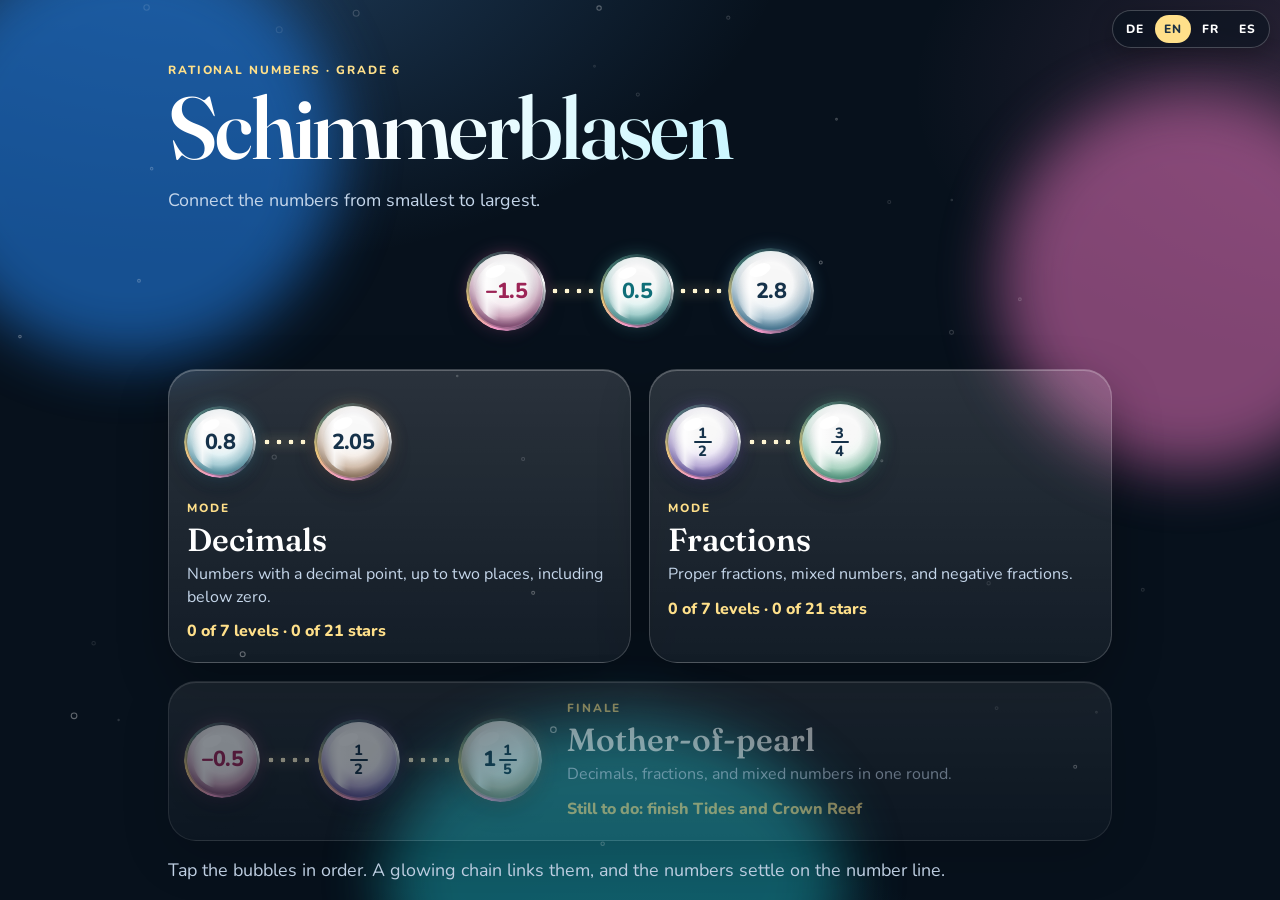
==== index.html @ 58dea44d "Stelle Schimmerblasen mehrsprachig bereit. Deutsch bleibt die Ausgangssprache. Englisch, Französisch" ====
<!DOCTYPE html>
<html lang="de">
<head>
  <meta charset="utf-8">
  <meta name="viewport" content="width=device-width, initial-scale=1">
  <title>Schimmerblasen</title>
  <meta name="description" content="Rationale Zahlen von klein nach groß verbinden. Dezimalzahlen und Brüche, Klasse 6.">
  <link rel="icon" href="data:image/svg+xml,%3Csvg xmlns='http://www.w3.org/2000/svg' viewBox='0 0 32 32'%3E%3Ccircle cx='16' cy='16' r='12' fill='%23e8f7ff' stroke='%23f4c7e4' stroke-width='2'/%3E%3C/svg%3E">
  <link rel="preconnect" href="https://fonts.googleapis.com">
  <link rel="preconnect" href="https://fonts.gstatic.com" crossorigin>
  <link href="https://fonts.googleapis.com/css2?family=Fraunces:opsz,wght@9..144,560;9..144,640&family=Nunito:wght@600;700;800&display=swap" rel="stylesheet">
  <link rel="stylesheet" href="styles.css">
</head>
<body>
  <div class="sky" aria-hidden="true">
    <div class="orb o1"></div>
    <div class="orb o2"></div>
    <div class="orb o3"></div>
  </div>
  <canvas id="motes" aria-hidden="true"></canvas>
  <nav class="langs" id="langs" aria-label="Sprache">
    <button type="button" data-lang="de" lang="de" aria-pressed="true">DE</button>
    <button type="button" data-lang="en" lang="en" aria-pressed="false">EN</button>
    <button type="button" data-lang="fr" lang="fr" aria-pressed="false">FR</button>
    <button type="button" data-lang="es" lang="es" aria-pressed="false">ES</button>
  </nav>

  <section class="screen" id="home" data-screen="home">
    <div class="home-wrap">
      <p class="eyebrow" data-i18n="eyebrow">Rationale Zahlen · Klasse 6</p>
      <h1>Schimmerblasen</h1>
      <p class="lead" data-i18n="lead">Verbinde die Zahlen von der kleinsten zur größten.</p>
      <div class="demo" aria-hidden="true">
        <div class="bubble deco is-neg" style="--size:74px;--hue:330;--sheen-delay:-.4s;--spin-dur:8s">
          <span class="sheen"></span>
          <span class="face"><span class="deci" data-deci="-1.5">−1,5</span></span>
        </div>
        <div class="demo-link"></div>
        <div class="bubble deco is-zero" style="--size:68px;--hue:174;--sheen-delay:-2.2s;--spin-dur:6.5s">
          <span class="sheen"></span>
          <span class="face"><span class="deci" data-deci="0.5">0,5</span></span>
        </div>
        <div class="demo-link"></div>
        <div class="bubble deco" style="--size:80px;--hue:200;--sheen-delay:-3.4s;--spin-dur:9s">
          <span class="sheen"></span>
          <span class="face"><span class="deci" data-deci="2.8">2,8</span></span>
        </div>
      </div>
      <div class="modes">
        <button class="mode-card" type="button" id="open-dezi">
          <span class="card-row" aria-hidden="true">
            <span class="bubble deco" style="--size:66px;--hue:190;--sheen-delay:-1s">
              <span class="sheen"></span>
              <span class="face"><span class="deci" data-deci="0.8">0,8</span></span>
            </span>
            <span class="demo-link"></span>
            <span class="bubble deco" style="--size:72px;--hue:28;--sheen-delay:-2.5s">
              <span class="sheen"></span>
              <span class="face"><span class="deci" data-deci="2.05">2,05</span></span>
            </span>
          </span>
          <span class="kicker" data-i18n="kickerMode">Modus</span>
          <span class="card-title" data-i18n="cardDeziTitle">Dezimalzahlen</span>
          <span class="card-lead" data-i18n="cardDeziLead">Zahlen mit Komma, bis zu zwei Stellen, auch unter null.</span>
          <span class="card-meta" id="meta-dezi"></span>
        </button>
        <button class="mode-card" type="button" id="open-bruch">
          <span class="card-row" aria-hidden="true">
            <span class="bubble deco" style="--size:70px;--hue:262;--sheen-delay:-.8s">
              <span class="sheen"></span>
              <span class="face"><span class="stack"><span class="num">1</span><span class="bar"></span><span class="den">2</span></span></span>
            </span>
            <span class="demo-link"></span>
            <span class="bubble deco" style="--size:76px;--hue:150;--sheen-delay:-2s">
              <span class="sheen"></span>
              <span class="face"><span class="stack"><span class="num">3</span><span class="bar"></span><span class="den">4</span></span></span>
            </span>
          </span>
          <span class="kicker" data-i18n="kickerMode">Modus</span>
          <span class="card-title" data-i18n="cardBruchTitle">Brüche</span>
          <span class="card-lead" data-i18n="cardBruchLead">Echte Brüche, gemischte Zahlen und negative Brüche.</span>
          <span class="card-meta" id="meta-bruch"></span>
        </button>
        <button class="mode-card finale" type="button" id="open-misch">
          <span class="card-row" aria-hidden="true">
            <span class="bubble deco is-neg" style="--size:70px;--hue:330;--sheen-delay:-.6s">
              <span class="sheen"></span>
              <span class="face"><span class="deci" data-deci="-0.5">−0,5</span></span>
            </span>
            <span class="demo-link"></span>
            <span class="bubble deco" style="--size:76px;--hue:262;--sheen-delay:-1.8s">
              <span class="sheen"></span>
              <span class="face"><span class="stack"><span class="num">1</span><span class="bar"></span><span class="den">2</span></span></span>
            </span>
            <span class="demo-link"></span>
            <span class="bubble deco" style="--size:78px;--hue:28;--sheen-delay:-2.6s">
              <span class="sheen"></span>
              <span class="face"><span class="whole">1</span><span class="stack"><span class="num">1</span><span class="bar"></span><span class="den">5</span></span></span>
            </span>
          </span>
          <span class="kicker" data-i18n="kickerFinale">Abschluss</span>
          <span class="card-title" data-i18n="cardMischTitle">Perlmutt</span>
          <span class="card-lead" data-i18n="cardMischLead">Dezimalzahlen, Brüche und gemischte Zahlen in einer Runde.</span>
          <span class="card-meta" id="meta-misch"></span>
        </button>
      </div>
      <p class="how" data-i18n="how">Tippe die Blasen der Reihe nach an. Eine Leuchtkette verbindet sie, und die Zahlen setzen sich auf den Zahlenstrahl.</p>
      <button class="textbtn" type="button" id="reset" data-i18n="reset">Fortschritt löschen</button>
    </div>
  </section>

  <section class="screen" id="levels" data-screen="levels" hidden>
    <div class="levels-wrap">
      <div class="top">
        <button class="hudbtn" type="button" id="back-home" data-i18n="backHome">Start</button>
        <div class="grow">
          <p class="kicker" id="levels-kicker"></p>
          <h1 id="levels-title"></h1>
          <p class="lead" id="levels-lead"></p>
        </div>
      </div>
      <p class="fine" data-i18n="fine">Jeder Fehler und jede Hilfe kostet einen Stern. Drei Sterne gibt es ohne Fehler und ohne Hilfe.</p>
      <div class="level-list" id="level-list"></div>
    </div>
  </section>

  <section class="screen" id="play" data-screen="play" hidden>
    <header class="top">
      <button class="hudbtn" type="button" id="back-levels" data-i18n="backLevels">Level</button>
      <div class="grow">
        <p class="kicker" id="play-kicker"></p>
        <h1 id="play-title"></h1>
      </div>
      <div class="hud-right">
        <div id="live-stars" class="stars" role="img"></div>
        <button class="hudbtn" type="button" id="sound"></button>
      </div>
    </header>
    <p class="goal" id="goal"></p>
    <div class="stage" id="stage">
      <svg id="links" aria-hidden="true">
        <defs>
          <filter id="pearlglow" x="-40%" y="-40%" width="180%" height="180%">
            <feGaussianBlur stdDeviation="1.5" result="b"></feGaussianBlur>
            <feMerge>
              <feMergeNode in="b"></feMergeNode>
              <feMergeNode in="SourceGraphic"></feMergeNode>
            </feMerge>
          </filter>
        </defs>
      </svg>
      <div id="bubbles"></div>
    </div>
    <div class="nline" id="nline" aria-hidden="true"></div>
    <div class="play-bottom">
      <p id="feedback" aria-live="polite"></p>
      <div class="actions">
        <button class="hudbtn" type="button" id="rule" data-i18n="rule">Merksatz</button>
        <button class="hudbtn" type="button" id="hint" data-i18n="hint" title="Hebt die nächste Blase hervor. Kostet einen Stern.">Hilfe</button>
      </div>
    </div>
  </section>

  <dialog id="done">
    <div class="done-card">
      <p class="kicker" id="done-kicker"></p>
      <h2 id="done-title"></h2>
      <div id="done-stars" class="stars big" role="img"></div>
      <p id="done-stats"></p>
      <p id="done-note"></p>
      <p class="fine" id="done-seq-label" data-i18n="seqLabel">Von klein nach groß</p>
      <div id="done-seq" class="seq" aria-hidden="true"></div>
      <p id="done-order" class="sr"></p>
      <div class="done-actions">
        <button class="ghost" type="button" id="done-replay" data-i18n="replay">Nochmal</button>
        <button class="primary" type="button" id="done-next" data-i18n="next">Nächstes Level</button>
        <button class="ghost" type="button" id="done-list" data-i18n="toList">Zur Übersicht</button>
      </div>
    </div>
  </dialog>

  <noscript><p>Zum Spielen muss JavaScript an sein. JavaScript needs to be on to play. JavaScript doit être activé pour jouer. Para jugar, JavaScript tiene que estar activado.</p></noscript>
  <script src="i18n.js"></script>
  <script src="logic.js"></script>
  <script src="app.js"></script>
</body>
</html>
---- styles.css ----
:root {
  --ink: #f4f8ff;
  --muted: #c5d6ea;
  --gold: #ffe08a;
  --deep: #07111c;
  --font: "Nunito", "Segoe UI", sans-serif;
  --display: "Fraunces", "Palatino Linotype", Palatino, Georgia, serif;
  color-scheme: dark;
}

* { box-sizing: border-box; }

html, body { height: 100%; }

body {
  margin: 0;
  font-family: var(--font);
  color: var(--ink);
  background:
    radial-gradient(1000px 600px at 15% -10%, rgba(80, 150, 220, .35), transparent 60%),
    radial-gradient(900px 520px at 110% 10%, rgba(210, 120, 180, .22), transparent 55%),
    radial-gradient(800px 500px at 50% 120%, rgba(40, 120, 140, .28), transparent 50%),
    var(--deep);
  overflow: hidden;
}

button { font: inherit; cursor: pointer; }
button:disabled { cursor: default; }

:focus-visible {
  outline: 2px solid var(--gold);
  outline-offset: 3px;
}

#motes, .sky { position: fixed; inset: 0; pointer-events: none; }
#motes { z-index: 0; }
.sky { z-index: 0; overflow: hidden; }

.orb {
  position: absolute;
  border-radius: 50%;
  filter: blur(30px);
  opacity: .7;
  animation: drift 32s ease-in-out infinite;
}
.o1 { width: 420px; height: 420px; left: -80px; top: -60px; background: #1d6cc4; }
.o2 { width: 380px; height: 380px; right: -100px; top: 10%; background: #b45c98; animation-delay: -10s; }
.o3 { width: 460px; height: 320px; left: 30%; bottom: -140px; background: #147a86; animation-delay: -18s; }

@keyframes drift {
  0%, 100% { transform: translate(0, 0) scale(1); }
  50% { transform: translate(24px, 18px) scale(1.06); }
}

.screen { position: relative; z-index: 1; height: 100dvh; overflow-x: hidden; overflow-y: auto; }
.screen[hidden] { display: none !important; }

.home-wrap, .levels-wrap {
  width: auto;
  max-width: 980px;
  margin: 0 auto;
  padding: 62px 18px 48px;
}

.eyebrow, .kicker {
  margin: 0;
  letter-spacing: .16em;
  text-transform: uppercase;
  font-size: .74rem;
  font-weight: 800;
  color: var(--gold);
}

h1 {
  margin: 8px 0 0;
  font-family: var(--display);
  font-weight: 560;
  font-size: clamp(3rem, 8vw, 5.5rem);
  max-width: 100%;
  letter-spacing: -0.03em;
  line-height: .95;
  background: linear-gradient(100deg, #fff 10%, #c8f6ff 35%, #ffe6a6 55%, #ffc4e4 78%, #fff 95%);
  background-size: 180% 100%;
  -webkit-background-clip: text;
  background-clip: text;
  color: transparent;
  animation: titleShift 10s ease-in-out infinite;
}

@keyframes titleShift {
  0%, 100% { background-position: 0% 50%; }
  50% { background-position: 100% 50%; }
}

.lead, .how, .fine {
  color: var(--muted);
  font-size: 1.12rem;
  line-height: 1.45;
}

.lead { max-width: 36rem; }

.demo {
  display: flex;
  align-items: center;
  justify-content: center;
  gap: 6px;
  min-height: 120px;
  margin: 8px 0 18px;
}

.demo-link {
  width: 48px;
  height: 10px;
  background: radial-gradient(circle, #fff6d2 2.2px, transparent 2.6px) left center / 12px 10px repeat-x;
  filter: drop-shadow(0 0 6px rgba(255, 220, 150, .8));
}

.modes {
  display: grid;
  grid-template-columns: 1fr 1fr;
  gap: 18px;
  margin-top: 8px;
}

.mode-card {
  text-align: left;
  color: white;
  border-radius: 28px;
  padding: 18px 18px 20px;
  background: linear-gradient(180deg, rgba(255,255,255,.14), rgba(255,255,255,.05));
  border: 1px solid rgba(255,255,255,.18);
  box-shadow: 0 18px 50px rgba(0,0,0,.28), inset 0 1px 0 rgba(255,255,255,.25);
  display: flex;
  flex-direction: column;
  gap: 4px;
  transition: transform .2s ease, border-color .2s ease;
}
.mode-card:hover { transform: translateY(-4px); border-color: rgba(255, 224, 138, .75); }
.card-title { font-family: var(--display); font-size: 2rem; font-weight: 560; }
.card-lead { color: var(--muted); line-height: 1.4; }
.card-meta { margin-top: 8px; font-weight: 800; color: var(--gold); }
.card-row {
  display: flex;
  align-items: center;
  justify-content: center;
  gap: 8px;
  min-height: 108px;
}
.mode-card.finale { grid-column: 1 / -1; }
.mode-card.finale.open { border-color: rgba(255, 224, 138, .75); }
.mode-card.locked { opacity: .5; }
.mode-card:disabled:hover { transform: none; border-color: rgba(255,255,255,.18); }
@media (min-width: 761px) {
  .mode-card.finale {
    display: grid;
    grid-template-columns: auto minmax(0, 1fr);
    grid-template-areas:
      "row kicker"
      "row title"
      "row lead"
      "row meta";
    column-gap: 28px;
    align-items: center;
    padding-right: 32px;
  }
  .mode-card.finale .card-row { grid-area: row; min-width: 280px; }
  .mode-card.finale .kicker { grid-area: kicker; }
  .mode-card.finale .card-title { grid-area: title; }
  .mode-card.finale .card-lead { grid-area: lead; }
  .mode-card.finale .card-meta { grid-area: meta; }
}

.levels-wrap { width: min(760px, calc(100% - 28px)); }
.top {
  display: flex;
  align-items: center;
  gap: 14px;
}
.top h1 {
  font-size: clamp(2rem, 4vw, 3rem);
  animation: none;
  background: none;
  color: white;
  -webkit-text-fill-color: white;
}
.grow { flex: 1; min-width: 0; }
.hud-right { display: flex; align-items: center; gap: 10px; }

.level-list { display: flex; flex-direction: column; gap: 10px; margin-top: 18px; }

.level {
  width: 100%;
  display: grid;
  grid-template-columns: auto 1fr auto;
  grid-template-areas:
    "no name stars"
    "no blurb stars";
  gap: 2px 14px;
  align-items: center;
  text-align: left;
  color: white;
  padding: 14px 16px;
  border-radius: 20px;
  border: 1px solid rgba(255,255,255,.14);
  background: rgba(8, 20, 40, .45);
  box-shadow: inset 0 1px 0 rgba(255,255,255,.12);
}
.level:hover:not(:disabled) { border-color: rgba(255, 224, 138, .7); }
.level.next-up { border-color: rgba(255, 224, 138, .85); box-shadow: 0 0 0 1px rgba(255, 224, 138, .35), 0 10px 30px rgba(0,0,0,.2); }
.level.locked { opacity: .48; }
.lvl-no {
  grid-area: no;
  width: 42px;
  height: 42px;
  border-radius: 50%;
  display: grid;
  place-items: center;
  font-weight: 800;
  background: rgba(255,255,255,.1);
}
.lvl-name { grid-area: name; font-weight: 800; font-size: 1.08rem; }
.lvl-blurb { grid-area: blurb; color: var(--muted); font-size: .95rem; }
.level > .stars { grid-area: stars; }
.pips { grid-area: pips; display: flex; gap: 4px; }
.pips i {
  width: 8px;
  height: 8px;
  border-radius: 50%;
  background: rgba(255,255,255,.16);
  display: block;
}
.pips i.on { background: var(--gold); }

#play {
  display: grid;
  grid-template-rows: auto auto minmax(240px, 1fr) auto auto;
  gap: 8px;
  padding: 54px 16px 14px;
  overflow: hidden;
}
#play h1 { font-size: clamp(1.6rem, 3vw, 2.3rem); margin: 0; animation: none; background: none; color: white; -webkit-text-fill-color: white; }

.goal {
  margin: 0;
  text-align: center;
  font-weight: 800;
  color: #fff6d4;
  text-shadow: 0 2px 10px rgba(0,0,0,.35);
}

.stage {
  position: relative;
  border-radius: 30px;
  overflow: hidden;
  background:
    radial-gradient(ellipse at 50% 30%, rgba(150, 210, 255, .16), transparent 55%),
    radial-gradient(ellipse at 20% 80%, rgba(255, 170, 210, .08), transparent 40%),
    rgba(4, 12, 28, .35);
  box-shadow: inset 0 0 80px rgba(2, 8, 20, .45), inset 0 0 0 1px rgba(255,255,255,.08);
  min-height: 0;
}

#links, #bubbles { position: absolute; inset: 0; }
#links { z-index: 1; width: 100%; height: 100%; overflow: visible; }
#bubbles { z-index: 2; }

.thread {
  fill: none;
  stroke: rgba(255, 236, 190, .55);
  stroke-width: 2;
  stroke-linecap: round;
}
.pearls {
  fill: none;
  stroke: #fff6d2;
  stroke-width: 7;
  stroke-linecap: round;
  stroke-dasharray: .2 15;
  filter: url(#pearlglow);
}

.bubble {
  width: var(--size);
  height: var(--size);
  border: 0;
  border-radius: 50%;
  padding: 0;
  position: relative;
  display: block;
  flex-shrink: 0;
  color: #16324a;
  background:
    radial-gradient(circle at 50% 42%, rgba(255,255,255,.97) 0 36%, rgba(255,255,255,.78) 56%, rgba(232, 246, 255, .35) 72%, rgba(255,255,255,.08) 100%);
  box-shadow:
    inset 0 -14px 18px hsla(var(--hue), 75%, 52%, .33),
    inset 0 10px 14px rgba(255,255,255,.75),
    0 12px 22px rgba(3, 10, 24, .3),
    0 0 18px hsla(var(--hue), 90%, 72%, .35);
  animation: glowPulse 4.8s ease-in-out infinite;
  animation-delay: var(--sheen-delay, 0s);
  -webkit-tap-highlight-color: transparent;
  user-select: none;
}
#bubbles .bubble { position: absolute; left: 0; top: 0; touch-action: manipulation; }
.bubble.deco { animation: wabern 6.5s ease-in-out infinite; animation-delay: var(--sheen-delay, 0s); }
.bubble:hover { filter: brightness(1.04); }
.bubble.is-neg { color: #9c2456; }
.bubble.is-zero { color: #0f6e78; }

.bubble::before {
  content: "";
  position: absolute;
  inset: -3px;
  border-radius: 50%;
  background: conic-gradient(from 30deg,
    rgba(255,255,255,.05),
    #fff 12%,
    rgba(140, 220, 255, .15) 28%,
    rgba(255, 160, 210, .95) 46%,
    rgba(255, 214, 130, .9) 62%,
    rgba(150, 255, 220, .35) 78%,
    rgba(255,255,255,.05));
  -webkit-mask: radial-gradient(circle, transparent 63%, #000 67%);
  mask: radial-gradient(circle, transparent 63%, #000 67%);
  animation: spin var(--spin-dur, 7.5s) linear infinite;
  pointer-events: none;
}
.bubble::after {
  content: "";
  position: absolute;
  width: 28%;
  height: 15%;
  left: 22%;
  top: 16%;
  border-radius: 50%;
  background: rgba(255,255,255,.92);
  transform: rotate(-22deg);
  pointer-events: none;
  z-index: 3;
}
.sheen {
  position: absolute;
  inset: 8%;
  border-radius: 50%;
  overflow: hidden;
  pointer-events: none;
  z-index: 1;
}
.sheen::after {
  content: "";
  position: absolute;
  top: -30%;
  left: 0;
  width: 38%;
  height: 160%;
  background: linear-gradient(90deg, transparent, rgba(255,255,255,.8), transparent);
  animation: sweep 5.2s ease-in-out infinite;
  animation-delay: var(--sheen-delay, 0s);
}
.face {
  position: absolute;
  inset: 0;
  z-index: 4;
  display: flex;
  align-items: center;
  justify-content: center;
  gap: .2em;
  font-weight: 800;
  line-height: 1;
}
.deci, .whole, .sign { font-size: 1.35em; font-variant-numeric: tabular-nums; letter-spacing: -0.03em; }
.stack { display: inline-flex; flex-direction: column; align-items: center; min-width: 1.15em; }
.num, .den { font-size: .92em; padding: 0 .12em; }
.bar { align-self: stretch; height: 2px; margin: 1px 0; border-radius: 1px; background: currentColor; }

.badge {
  display: none;
  position: absolute;
  right: -1px;
  bottom: 1px;
  z-index: 6;
  width: 26px;
  height: 26px;
  border-radius: 50%;
  place-items: center;
  background: radial-gradient(circle at 35% 30%, #fff, #ffe08a 42%, #e2a43a);
  color: #6a4308;
  font-size: 13px;
  font-weight: 800;
  box-shadow: 0 2px 6px rgba(0,0,0,.3);
}
.bubble.linked .badge { display: grid; }
.bubble.linked {
  box-shadow:
    inset 0 0 0 3px rgba(240, 186, 70, .95),
    inset 0 -12px 16px rgba(255, 200, 90, .25),
    0 0 18px rgba(255, 210, 120, .45),
    0 10px 20px rgba(0,0,0,.25);
}
.bubble.hint { z-index: 6; animation: hintPulse .55s ease-in-out 4; }
.bubble.nope {
  animation: none;
  box-shadow: inset 0 0 0 3px rgba(214, 60, 100, .9), 0 0 18px rgba(214, 60, 100, .4);
}

@keyframes spin { to { transform: rotate(360deg); } }
@keyframes sweep {
  0%, 18% { transform: translateX(-40%) rotate(18deg); opacity: 0; }
  32% { opacity: 1; }
  58%, 100% { transform: translateX(280%) rotate(18deg); opacity: 0; }
}
@keyframes glowPulse {
  0%, 100% { filter: saturate(1); }
  50% { filter: saturate(1.18) brightness(1.05); }
}
@keyframes wabern {
  0%, 100% { transform: translate(0, 0); }
  50% { transform: translate(5px, -12px); }
}
@keyframes hintPulse {
  0%, 100% { box-shadow: 0 0 0 0 rgba(255, 224, 138, 0), inset 0 0 0 3px rgba(255, 224, 138, .95); }
  50% { box-shadow: 0 0 0 12px rgba(255, 224, 138, 0), 0 0 26px rgba(255, 224, 138, .9); }
}
@keyframes spark {
  to { transform: translate(var(--dx), var(--dy)) scale(.4); opacity: 0; }
}
.spark {
  position: absolute;
  width: 7px;
  height: 7px;
  margin: -3px 0 0 -3px;
  border-radius: 50%;
  background: white;
  pointer-events: none;
  z-index: 7;
  animation: spark .6s ease-out forwards;
}

.nline { position: relative; height: 74px; }
.nline-label {
  position: absolute;
  left: 0;
  top: 0;
  margin: 0;
  font-size: .68rem;
  letter-spacing: .14em;
  text-transform: uppercase;
  font-weight: 800;
  color: rgba(255,255,255,.45);
}
.track {
  position: absolute;
  left: 0;
  right: 0;
  top: 30px;
  height: 3px;
  border-radius: 99px;
  background: linear-gradient(90deg, transparent, rgba(255,255,255,.78), transparent);
}
.zero {
  position: absolute;
  top: 6px;
  transform: translateX(-50%);
  color: #9ad7d8;
  font-size: 12px;
  font-weight: 800;
}
.zero::after {
  content: "";
  position: absolute;
  left: 50%;
  top: 16px;
  width: 2px;
  height: 16px;
  background: #9ad7d8;
  transform: translateX(-50%);
}
.dot {
  position: absolute;
  top: 24px;
  width: 14px;
  height: 14px;
  margin-left: -7px;
  border-radius: 50%;
  background: radial-gradient(circle at 35% 35%, #fff, #ffe08a);
  box-shadow: 0 0 10px rgba(255, 214, 140, .85);
}
.dot span {
  position: absolute;
  top: 16px;
  left: 50%;
  transform: translateX(-50%);
  font-size: 12px;
  font-weight: 800;
  white-space: nowrap;
  color: #f5f9ff;
  text-shadow: 0 1px 4px rgba(0,0,0,.7);
}

.play-bottom {
  display: grid;
  grid-template-columns: 1fr auto;
  gap: 12px;
  align-items: center;
}
#feedback {
  margin: 0;
  min-height: 2.6em;
  text-align: center;
  font-weight: 800;
  line-height: 1.35;
}
#feedback.coach { color: #d5e6f8; font-weight: 700; }
#feedback.bad { color: #ffc1d0; }
#feedback.info { color: #d5e6f8; }
.actions { display: flex; gap: 8px; }

.hudbtn, .textbtn, .primary, .ghost {
  border-radius: 999px;
  border: 1px solid rgba(255,255,255,.18);
  background: rgba(255,255,255,.08);
  color: white;
  padding: 10px 14px;
  font-weight: 800;
}
.hudbtn:hover, .ghost:hover, .textbtn:hover, .mode-card:hover, .level:hover:not(:disabled) { filter: brightness(1.06); }
.primary {
  background: linear-gradient(180deg, #ffe7a8, #f0b429);
  color: #5c3d08;
  border-color: transparent;
}
.textbtn { background: transparent; color: var(--muted); border-color: transparent; padding-left: 0; }
.hudbtn:disabled { opacity: .45; }

dialog {
  border: 0;
  padding: 0;
  background: transparent;
  color: inherit;
  max-width: none;
}
dialog::backdrop { background: rgba(4, 10, 20, .62); backdrop-filter: blur(8px); }
.done-card {
  width: min(580px, 92vw);
  text-align: center;
  padding: 28px 22px 22px;
  border-radius: 28px;
  background: linear-gradient(180deg, rgba(18, 40, 74, .97), rgba(8, 18, 36, .97));
  border: 1px solid rgba(255,255,255,.16);
  box-shadow: 0 30px 80px rgba(0,0,0,.45);
}
.done-card h2 {
  margin: 6px 0 10px;
  font-family: var(--display);
  font-weight: 560;
  font-size: clamp(2rem, 5vw, 2.8rem);
}
.stars { display: flex; gap: 3px; justify-content: center; }
.star { width: 22px; height: 22px; display: block; }
.stars.big .star { width: 46px; height: 46px; }
.star.on { fill: var(--gold); filter: drop-shadow(0 0 8px rgba(255, 210, 120, .75)); }
.star.off { fill: rgba(255,255,255,.16); }
.stars.big .star.on { animation: pop .5s ease both; }
@keyframes pop { from { transform: scale(.4); opacity: 0; } to { transform: none; opacity: 1; } }

.seq {
  display: flex;
  flex-wrap: wrap;
  gap: 8px 6px;
  justify-content: center;
  align-items: center;
  margin: 14px 0 6px;
}
.token {
  display: inline-flex;
  align-items: center;
  gap: 3px;
  padding: 4px 8px;
  border-radius: 12px;
  background: rgba(255,255,255,.92);
  color: #16324a;
  font-weight: 800;
  line-height: 1;
}
.token.is-neg { color: #9c2456; }
.token.is-zero { color: #0f6e78; }
.token .num, .token .den { font-size: .82rem; }
.token .whole, .token .sign { font-size: 1rem; }
.seq-arrow { color: rgba(255,255,255,.55); font-weight: 800; }
.done-actions { display: flex; flex-wrap: wrap; gap: 8px; justify-content: center; margin-top: 16px; }
.sr {
  position: absolute;
  width: 1px;
  height: 1px;
  padding: 0;
  margin: -1px;
  overflow: hidden;
  clip: rect(0, 0, 0, 0);
  border: 0;
}

.mode-card {
  min-width: 0;
  white-space: normal;
}
.mode-card > *,
.lvl-name,
.lvl-blurb,
.how,
.fine,
.lead {
  min-width: 0;
  max-width: 100%;
}
.card-lead, .lead, .lvl-blurb, .how, .fine { overflow-wrap: break-word; }

@media (max-width: 760px) {
  .modes, .play-bottom { grid-template-columns: 1fr; }
  .home-wrap, .levels-wrap { padding: 56px 16px 40px; }
  .lead, .card-lead, .how, .fine { font-size: 1rem; }
  .card-title { font-size: clamp(1.55rem, 7vw, 2rem); }
  h1 { font-size: clamp(1.7rem, 8vw, 2.7rem); }
  .top { align-items: flex-start; }
  #play .top { align-items: center; gap: 8px; }
  #play .hud-right { flex-direction: column; align-items: flex-end; gap: 4px; }
  #play .hudbtn { padding: 7px 10px; }
  #play .kicker { letter-spacing: .08em; font-size: .66rem; white-space: normal; }
  #play h1 { font-size: clamp(1.02rem, 4.4vw, 1.4rem); white-space: normal; line-height: 1.05; }
  .actions { justify-content: center; }
  .demo .bubble { width: 58px !important; height: 58px !important; font-size: 14px !important; }
  .card-row .bubble { width: 60px !important; height: 60px !important; font-size: 14px !important; }
  .demo-link { width: 26px; }
}

.langs {
  position: fixed;
  z-index: 8;
  top: 10px;
  right: 10px;
  display: flex;
  gap: 2px;
  padding: 4px;
  border-radius: 999px;
  background: rgba(7, 17, 28, .55);
  border: 1px solid rgba(255,255,255,.22);
  box-shadow: 0 8px 24px rgba(0,0,0,.25);
}
.langs button {
  border: 0;
  background: transparent;
  color: white;
  font-weight: 800;
  font-size: .75rem;
  letter-spacing: .08em;
  border-radius: 999px;
  padding: 6px 9px;
}
.langs button.on {
  background: var(--gold);
  color: #1a3144;
}

@media (prefers-reduced-motion: reduce) {
  *, *::before, *::after {
    animation-duration: .01ms !important;
    animation-iteration-count: 1 !important;
    transition-duration: .01ms !important;
  }
}
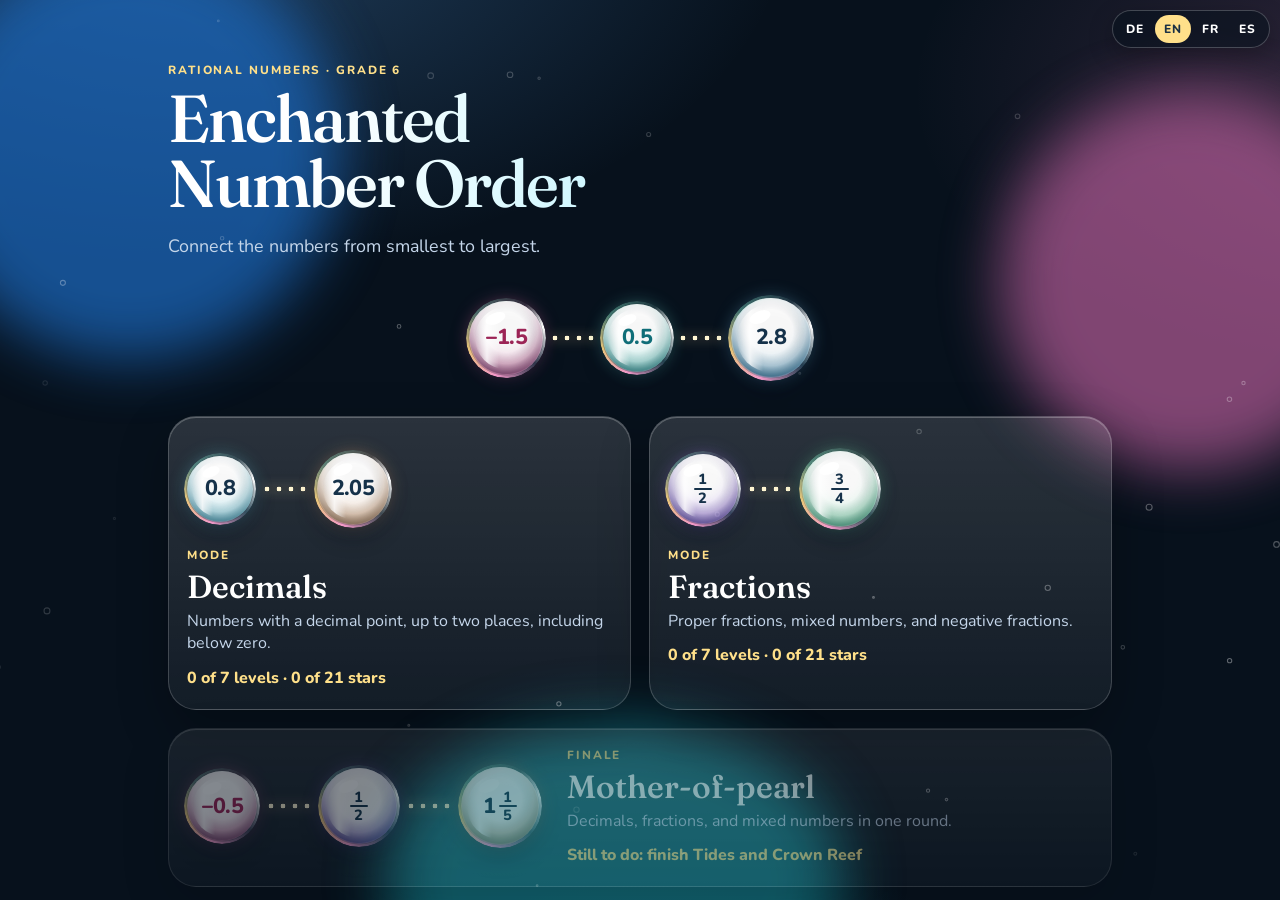
==== commit 9f1c3260: "Benennt das Spiel Zauberhafte Zahlenordnung. Englisch, Französisch und Spanisch bekommen denselben T" ====
--- a/index.html
+++ b/index.html
@@ -3,8 +3,8 @@
 <head>
   <meta charset="utf-8">
   <meta name="viewport" content="width=device-width, initial-scale=1">
-  <title>Schimmerblasen</title>
-  <meta name="description" content="Rationale Zahlen von klein nach groß verbinden. Dezimalzahlen und Brüche, Klasse 6.">
+  <title>Zauberhafte Zahlenordnung</title>
+  <meta name="description" content="Zauberhafte Zahlenordnung. Rationale Zahlen von klein nach groß verbinden. Dezimalzahlen und Brüche, Klasse 6.">
   <link rel="icon" href="data:image/svg+xml,%3Csvg xmlns='http://www.w3.org/2000/svg' viewBox='0 0 32 32'%3E%3Ccircle cx='16' cy='16' r='12' fill='%23e8f7ff' stroke='%23f4c7e4' stroke-width='2'/%3E%3C/svg%3E">
   <link rel="preconnect" href="https://fonts.googleapis.com">
   <link rel="preconnect" href="https://fonts.gstatic.com" crossorigin>
@@ -28,7 +28,7 @@
   <section class="screen" id="home" data-screen="home">
     <div class="home-wrap">
       <p class="eyebrow" data-i18n="eyebrow">Rationale Zahlen · Klasse 6</p>
-      <h1>Schimmerblasen</h1>
+      <h1 data-i18n="appTitle">Zauberhafte Zahlenordnung</h1>
       <p class="lead" data-i18n="lead">Verbinde die Zahlen von der kleinsten zur größten.</p>
       <div class="demo" aria-hidden="true">
         <div class="bubble deco is-neg" style="--size:74px;--hue:330;--sheen-delay:-.4s;--spin-dur:8s">
--- a/styles.css
+++ b/styles.css
@@ -90,6 +90,14 @@
 @keyframes titleShift {
   0%, 100% { background-position: 0% 50%; }
   50% { background-position: 100% 50%; }
+}
+
+#home h1 {
+  max-width: 18ch;
+  font-size: clamp(2.6rem, 6.2vw, 4.15rem);
+  line-height: 0.98;
+  white-space: pre-line;
+  text-wrap: balance;
 }
 
 .lead, .how, .fine {
@@ -621,6 +629,7 @@
   .lead, .card-lead, .how, .fine { font-size: 1rem; }
   .card-title { font-size: clamp(1.55rem, 7vw, 2rem); }
   h1 { font-size: clamp(1.7rem, 8vw, 2.7rem); }
+  #home h1 { font-size: clamp(1.85rem, 8.4vw, 2.45rem); }
   .top { align-items: flex-start; }
   #play .top { align-items: center; gap: 8px; }
   #play .hud-right { flex-direction: column; align-items: flex-end; gap: 4px; }
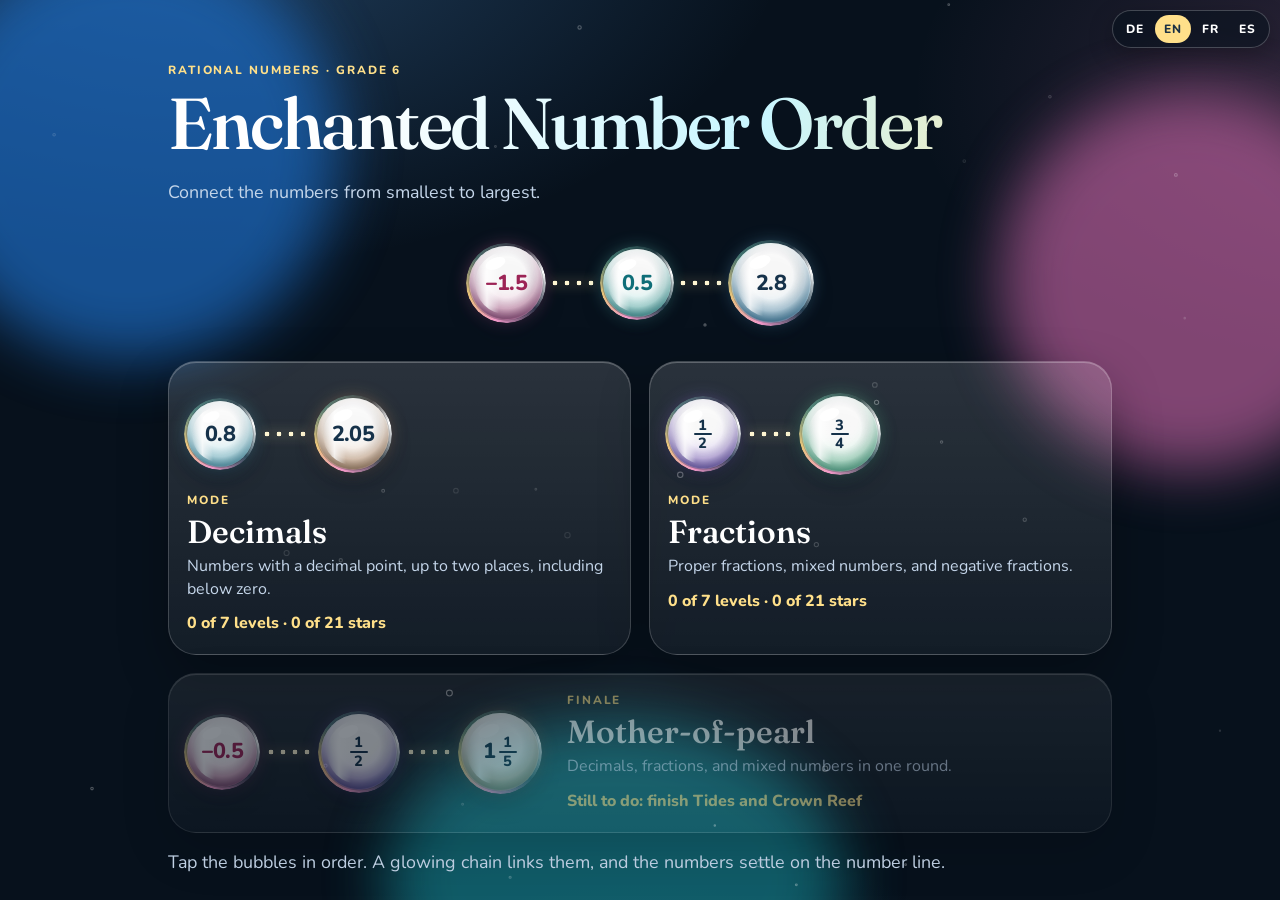
==== commit 6704837e: "Stoppt ein Level nach vier Fehlern. Der Versuch gibt keinen Stern, und die richtige Reihenfolge blei" ====
--- a/index.html
+++ b/index.html
@@ -119,7 +119,7 @@
           <p class="lead" id="levels-lead"></p>
         </div>
       </div>
-      <p class="fine" data-i18n="fine">Jeder Fehler und jede Hilfe kostet einen Stern. Drei Sterne gibt es ohne Fehler und ohne Hilfe.</p>
+      <p class="fine" data-i18n="fine">Jeder Fehler und jede Hilfe kostet einen Stern. Drei Sterne gibt es ohne Fehler und ohne Hilfe. Nach vier Fehlern endet das Level.</p>
       <div class="level-list" id="level-list"></div>
     </div>
   </section>
--- a/styles.css
+++ b/styles.css
@@ -93,11 +93,13 @@
 }
 
 #home h1 {
-  max-width: 18ch;
-  font-size: clamp(2.6rem, 6.2vw, 4.15rem);
-  line-height: 0.98;
-  white-space: pre-line;
-  text-wrap: balance;
+  max-width: 100%;
+  font-size: clamp(2rem, 6.4vw, 4.5rem);
+  line-height: 1.05;
+  padding-bottom: 0.16em;
+  margin-bottom: -0.16em;
+  white-space: nowrap;
+  letter-spacing: -0.034em;
 }
 
 .lead, .how, .fine {
@@ -629,7 +631,6 @@
   .lead, .card-lead, .how, .fine { font-size: 1rem; }
   .card-title { font-size: clamp(1.55rem, 7vw, 2rem); }
   h1 { font-size: clamp(1.7rem, 8vw, 2.7rem); }
-  #home h1 { font-size: clamp(1.85rem, 8.4vw, 2.45rem); }
   .top { align-items: flex-start; }
   #play .top { align-items: center; gap: 8px; }
   #play .hud-right { flex-direction: column; align-items: flex-end; gap: 4px; }
